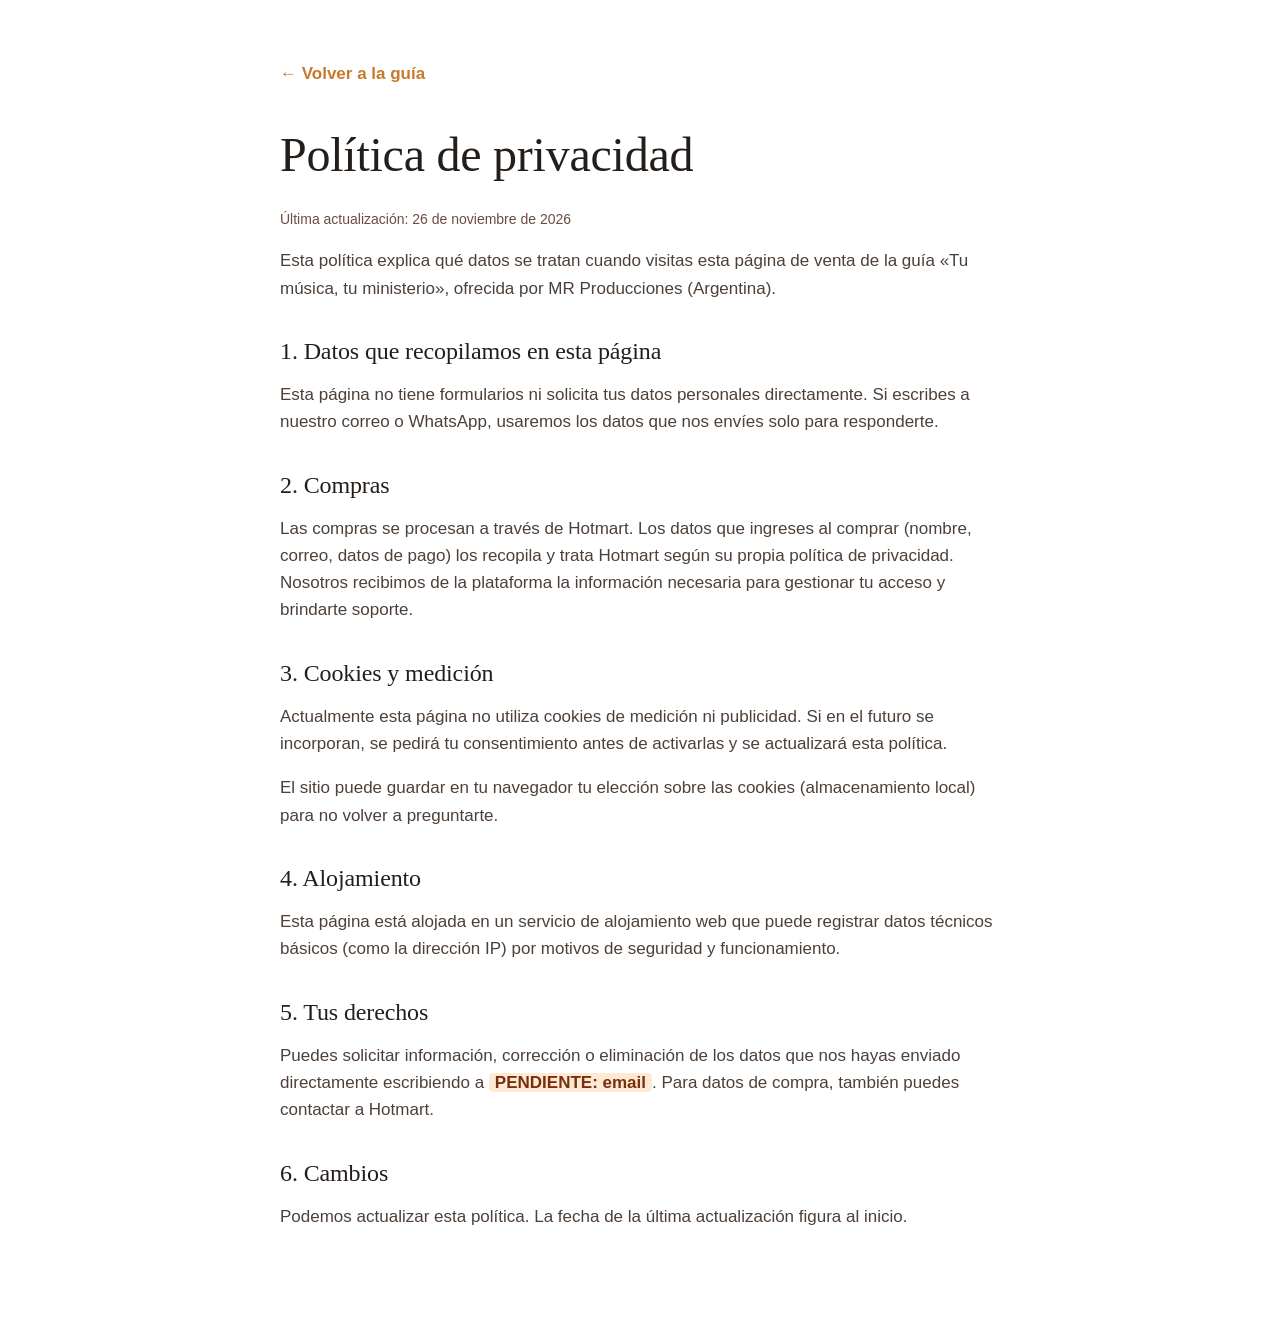
==== privacidad.html @ f60f5663 "Landing Tu música, tu ministerio v1" ====
<!doctype html>
<html lang="es"><head>
<meta charset="utf-8"><meta name="viewport" content="width=device-width, initial-scale=1">
<title>Política de privacidad — Tu música, tu ministerio</title>
<meta name="robots" content="noindex, follow">
<link rel="icon" href="favicon.svg" type="image/svg+xml">
<link rel="stylesheet" href="estilos.css?v=1">
<script src="config.js?v=2"></script>
</head><body>
<main class="legal">
<a class="back" href="index.html">← Volver a la guía</a>
<h1>Política de privacidad</h1>
<p class="meta">Última actualización: <span data-c="fechaActualizacionLegal"></span></p>

<p>Esta política explica qué datos se tratan cuando visitas esta página de venta de la guía «Tu música, tu ministerio», ofrecida por <span data-c="titular"></span> (<span data-c="paisTitular"></span>).</p>

<h2>1. Datos que recopilamos en esta página</h2>
<p>Esta página no tiene formularios ni solicita tus datos personales directamente. Si escribes a nuestro correo o WhatsApp, usaremos los datos que nos envíes solo para responderte.</p>

<h2>2. Compras</h2>
<p>Las compras se procesan a través de Hotmart. Los datos que ingreses al comprar (nombre, correo, datos de pago) los recopila y trata Hotmart según su propia política de privacidad. Nosotros recibimos de la plataforma la información necesaria para gestionar tu acceso y brindarte soporte.</p>

<h2>3. Cookies y medición</h2>
<p data-solo-medicion>Con tu consentimiento, esta página puede usar herramientas de medición como el píxel de Meta y Microsoft Clarity, que utilizan cookies o tecnologías similares para medir visitas, entender cómo se usa la página y mejorar nuestros anuncios. Estas herramientas solo se activan si aceptas en el aviso de cookies, y puedes cambiar tu elección en cualquier momento desde «Preferencias de cookies» al pie de la página principal. Esos proveedores tratan los datos según sus propias políticas.</p>
<p data-sin-medicion>Actualmente esta página no utiliza cookies de medición ni publicidad. Si en el futuro se incorporan, se pedirá tu consentimiento antes de activarlas y se actualizará esta política.</p>
<p>El sitio puede guardar en tu navegador tu elección sobre las cookies (almacenamiento local) para no volver a preguntarte.</p>

<h2>4. Alojamiento</h2>
<p>Esta página está alojada en un servicio de alojamiento web que puede registrar datos técnicos básicos (como la dirección IP) por motivos de seguridad y funcionamiento.</p>

<h2>5. Tus derechos</h2>
<p>Puedes solicitar información, corrección o eliminación de los datos que nos hayas enviado directamente escribiendo a <span data-c="email"></span>. Para datos de compra, también puedes contactar a Hotmart.</p>

<h2>6. Cambios</h2>
<p>Podemos actualizar esta política. La fecha de la última actualización figura al inicio.</p>
</main>
<script src="legal.js?v=1"></script>
</body></html>
---- estilos.css ----
/* Tu música, tu ministerio — landing (mobile-first) */
:root{
  --carbon:#121212; --noche:#141110; --grafito:#3A3A3A; --espresso:#4E342E; --cacao:#6D4C41;
  --ambar:#C87A2A; --dorado:#D89C3D; --arena:#B89A7A; --crema:#F2E6D8;
  --tinta:#241e1a; --papel:#FBF7F1; --linea:#E5D9C9;
  --serif:Baskerville,"Baskerville Old Face","Hoefler Text",Georgia,"Times New Roman",serif;
  --sans:"Avenir Next",Avenir,"Segoe UI",Roboto,"Helvetica Neue",Arial,sans-serif;
  --r:14px;
}
*{box-sizing:border-box}
html{scroll-behavior:smooth;-webkit-text-size-adjust:100%}
@media (prefers-reduced-motion:reduce){html{scroll-behavior:auto}*{transition:none!important;animation:none!important}}
body{margin:0;font:400 17px/1.6 var(--sans);color:var(--tinta);background:#fff;-webkit-font-smoothing:antialiased}
img{max-width:100%;height:auto;display:block}
a{color:inherit}
.wrap{width:min(1120px,100% - 40px);margin-inline:auto}
.sr{position:absolute;width:1px;height:1px;overflow:hidden;clip:rect(0 0 0 0)}
.skip{position:absolute;left:-999px;top:8px;background:#fff;padding:8px 12px;z-index:100}
.skip:focus{left:8px}
:focus-visible{outline:2px solid var(--dorado);outline-offset:3px;border-radius:4px}

.kicker{font:600 12px/1.3 var(--sans);letter-spacing:.28em;text-transform:uppercase;color:var(--ambar);margin:0 0 14px}
h1,h2,h3{font-family:var(--serif);font-weight:400;margin:0;letter-spacing:-.005em}
h2{font-size:clamp(30px,5.4vw,46px);line-height:1.1}
h3{font-size:22px;line-height:1.2}

/* botones */
.btn{display:inline-flex;align-items:center;justify-content:center;gap:10px;font:700 14px/1 var(--sans);letter-spacing:.12em;text-transform:uppercase;text-decoration:none;
  color:var(--carbon);background:linear-gradient(180deg,#DFA54A,#C87A2A);border:0;border-radius:999px;padding:16px 26px;cursor:pointer;
  box-shadow:0 10px 24px -10px rgba(200,122,42,.7),inset 0 1px 0 rgba(255,255,255,.35);transition:transform .15s ease,box-shadow .15s ease,filter .15s}
.btn:hover{transform:translateY(-1px);filter:brightness(1.05);box-shadow:0 14px 28px -10px rgba(200,122,42,.8),inset 0 1px 0 rgba(255,255,255,.35)}
.btn:active{transform:translateY(0)}
.btn::after{content:"→";font-size:16px;letter-spacing:0;transition:transform .15s}
.btn:hover::after{transform:translateX(3px)}
.btn-sm{padding:11px 18px;font-size:12px}
.btn-sm::after{display:none}
.btn-lg{padding:19px 30px;font-size:15px}
.btn-full{width:100%}
.btn-ghost{background:transparent;color:var(--crema);box-shadow:inset 0 0 0 1px rgba(242,230,216,.4)}
.linklike{background:none;border:0;padding:0;font:inherit;color:inherit;text-decoration:underline;cursor:pointer}

/* aviso de configuración */
.dev-aviso{background:#7a2e10;color:#fff;font:600 13px/1.4 var(--sans);padding:10px 20px;text-align:center}
.dev-aviso code{background:rgba(255,255,255,.15);padding:1px 6px;border-radius:4px}

/* navegación */
.nav{position:sticky;top:0;z-index:50;background:rgba(20,17,16,.86);backdrop-filter:saturate(1.3) blur(12px);-webkit-backdrop-filter:saturate(1.3) blur(12px);border-bottom:1px solid rgba(242,230,216,.08);color:var(--crema)}
.nav-in{display:flex;align-items:center;justify-content:space-between;height:66px}
.logo{display:flex;align-items:center;gap:11px;text-decoration:none}
.logo svg{width:30px;height:30px;flex:none}
.logo span{display:flex;flex-direction:column;line-height:1.15}
.logo b{font:400 17px var(--serif)}
.logo small{font:600 9.5px var(--sans);letter-spacing:.26em;text-transform:uppercase;color:var(--arena)}
.menu-btn{position:relative;width:44px;height:44px;border:0;background:none;padding:0;cursor:pointer}
.menu-btn span:not(.sr){position:absolute;left:11px;right:11px;height:1.5px;background:var(--crema);transition:transform .2s,top .2s}
.menu-btn span:nth-child(1){top:18px}
.menu-btn span:nth-child(2){top:25px}
.menu-btn[aria-expanded="true"] span:nth-child(1){top:21.5px;transform:rotate(45deg)}
.menu-btn[aria-expanded="true"] span:nth-child(2){top:21.5px;transform:rotate(-45deg)}
.menu{position:absolute;top:100%;left:0;right:0;max-height:calc(100vh - 66px);overflow:auto;background:var(--noche);padding:12px 20px 24px;display:none;flex-direction:column;gap:4px;border-bottom:1px solid rgba(242,230,216,.1)}
.menu.open{display:flex}
.menu a:not(.btn){text-decoration:none;padding:13px 0;font-size:17px;border-bottom:1px solid rgba(242,230,216,.08)}
.menu .btn{margin-top:14px}
@media (min-width:900px){
  .menu-btn{display:none}
  .menu{position:static;display:flex;flex-direction:row;align-items:center;gap:26px;padding:0;background:none;border:0}
  .menu a:not(.btn){padding:0;border:0;font-size:14.5px;color:#e2d4c3}
  .menu a:not(.btn):hover{color:#fff}
  .menu .btn{margin:0}
}

/* hero */
.hero{background:var(--noche);color:var(--crema);overflow:hidden;position:relative}
.hero::before{content:"";position:absolute;width:900px;height:900px;left:-420px;top:-380px;border-radius:50%;
  background:repeating-radial-gradient(circle,rgba(200,122,42,.10) 0 1px,transparent 1px 22px);mask-image:radial-gradient(closest-side,#000,transparent);-webkit-mask-image:radial-gradient(closest-side,#000,transparent);pointer-events:none}
.hero-grid{display:grid;gap:12px;padding:46px 0 40px;position:relative}
.hero h1{font-size:clamp(48px,11vw,92px);line-height:.95;color:var(--crema)}
.hero h1 em{display:block;color:var(--dorado);font-style:italic}
.hero-sub{font:400 clamp(19px,2.6vw,23px)/1.35 var(--sans);color:#e9dccb;margin:20px 0 0}
.hero-lead{font-size:17.5px;color:#cdbca9;max-width:520px;margin:16px 0 0;padding-left:16px;border-left:1.5px solid var(--ambar)}
.hero-cta{margin-top:28px;display:flex;flex-direction:column;align-items:flex-start;gap:12px}
.hero-price{margin:0;font-size:14px;color:var(--arena);letter-spacing:.02em}
.hero-price span{color:var(--crema);font-weight:600}
.hero-facts{list-style:none;padding:0;margin:30px 0 0;display:flex;gap:26px;border-top:1px solid rgba(242,230,216,.12);padding-top:20px}
.hero-facts li{font-size:13px;color:var(--arena);line-height:1.2}
.hero-facts b{display:block;font:400 32px/1 var(--serif);color:var(--crema);margin-bottom:4px}
.hero-img{margin:6px -20px 0}
.hero-img img{width:100%}
@media (min-width:960px){
  .hero-grid{grid-template-columns:1fr 1.1fr;align-items:center;gap:10px;padding:70px 0 72px}
  .hero-img{margin:0 -60px 0 -20px}
}

/* secciones */
.sec{padding:76px 0}
@media (min-width:900px){.sec{padding:110px 0}}
.claro{background:#fff}
.crema{background:var(--papel)}
.oscuro{background:var(--carbon);color:var(--crema)}
.oscuro .kicker{color:var(--dorado)}
.sec-head{max-width:760px;margin-bottom:44px}

/* problemas */
.probs{list-style:none;margin:0;padding:0;display:grid;gap:0;border-top:1px solid var(--linea)}
.probs li{display:grid;grid-template-columns:52px 1fr;gap:6px;padding:22px 0;border-bottom:1px solid var(--linea)}
.probs span{font:400 26px/1 var(--serif);color:var(--ambar)}
.probs p{margin:0;color:#5a4b40}
.probs b{display:block;color:var(--carbon);font-weight:600;font-size:18px;margin-bottom:4px}
@media (min-width:800px){.probs{grid-template-columns:1fr 1fr;column-gap:56px}.probs li:nth-child(2){border-top:0}}

/* solución */
.sol-grid{display:grid;gap:28px}
.sol-txt p{color:#d9cab8;margin:0 0 16px;font-size:17.5px}
.sol-txt em{color:var(--crema)}
.tick{list-style:none;padding:0;margin:22px 0 0}
.tick li{position:relative;padding-left:30px;margin:0 0 12px}
.tick li::before{content:"";position:absolute;left:0;top:.52em;width:16px;height:9px;border-left:2px solid var(--ambar);border-bottom:2px solid var(--ambar);transform:rotate(-45deg) translateY(-4px)}
@media (min-width:900px){.sol-grid{grid-template-columns:1fr 1.1fr;gap:80px}}

/* módulos */
.mods{display:grid;gap:14px}
.mod{position:relative;padding:26px 24px 24px;border:1px solid var(--linea);border-radius:var(--r);background:#fff;transition:border-color .2s,transform .2s}
.mod:hover{border-color:var(--arena);transform:translateY(-2px)}
.mod .n{display:block;font:400 40px/1 var(--serif);color:var(--dorado);margin-bottom:16px}
.mod h3{font-size:23px;color:var(--carbon);margin-bottom:8px}
.mod p{margin:0;font-size:15.5px;color:#625247}
@media (min-width:640px){.mods{grid-template-columns:1fr 1fr}}
@media (min-width:1000px){.mods{grid-template-columns:repeat(3,1fr)}.mod:nth-child(1){grid-column:span 2;background:var(--carbon);color:var(--crema);border-color:var(--carbon)}.mod:nth-child(1) h3{color:var(--crema)}.mod:nth-child(1) p{color:#cdbca9}.mod:nth-child(10){grid-column:span 2}}

/* recursos */
.rec-grid{display:grid;gap:36px}
.rec-head p:not(.kicker){color:#625247;margin:18px 0 0}
.rec-cover{width:200px;margin-top:30px;border-radius:4px;box-shadow:0 30px 50px -24px rgba(36,30,26,.55);transform:rotate(-3deg)}
.recs{list-style:none;margin:0;padding:0;counter-reset:r}
.recs li{display:flex;align-items:baseline;gap:18px;padding:16px 4px;border-bottom:1px solid var(--linea);font-size:18px;color:var(--carbon)}
.recs span{font:600 12px var(--sans);letter-spacing:.14em;color:var(--ambar);flex:none;width:24px}
@media (min-width:900px){.rec-grid{grid-template-columns:.9fr 1.1fr;gap:80px;align-items:start}.rec-cover{width:240px}}

/* para quién */
.who{list-style:none;margin:0;padding:0;display:grid;gap:14px}
.who li{padding:24px;border-radius:var(--r);background:var(--papel);border:1px solid #efe4d6}
.who h3{font-size:22px;color:var(--carbon);margin-bottom:6px}
.who p{margin:0;color:#625247;font-size:15.5px}
@media (min-width:640px){.who{grid-template-columns:1fr 1fr}}
@media (min-width:1000px){.who{grid-template-columns:repeat(3,1fr)}}

/* sobre */
.sobre-grid{display:grid;gap:24px}
.sobre-txt p{color:#d9cab8;margin:0 0 16px}
.sobre-links{display:flex;gap:22px;flex-wrap:wrap}
.sobre-links a{color:var(--dorado);text-underline-offset:4px}
@media (min-width:900px){.sobre-grid{grid-template-columns:1fr 1.4fr;gap:80px}}

/* precio */
.precio-card{display:grid;border-radius:22px;overflow:hidden;border:1px solid var(--linea);box-shadow:0 40px 80px -50px rgba(36,30,26,.45)}
.pc-izq{padding:34px 26px;background:#fff}
.pc-izq h2{font-size:clamp(30px,4.6vw,40px)}
.pc-sub{margin:8px 0 0;color:var(--cacao)}
.pc-der{padding:34px 26px;background:var(--carbon);color:var(--crema);display:flex;flex-direction:column;justify-content:center;position:relative;overflow:hidden}
.pc-der::before{content:"";position:absolute;width:520px;height:520px;right:-260px;top:-260px;border-radius:50%;background:repeating-radial-gradient(circle,rgba(200,122,42,.14) 0 1px,transparent 1px 20px);pointer-events:none}
.pc-precio{margin:0;display:flex;align-items:flex-start;gap:8px;line-height:1}
.pc-precio .cur{font:600 15px var(--sans);letter-spacing:.14em;color:var(--arena);margin-top:14px}
.pc-precio .num{font:400 96px/1 var(--serif);color:var(--crema)}
.pc-reg{margin:0 0 6px;color:var(--arena);font-size:14px}
.pc-reg s{color:#a99682}
.oferta{margin:0 0 16px;font:600 12px/1.4 var(--sans);letter-spacing:.08em;text-transform:uppercase;color:var(--dorado)}
.pc-nota{margin:10px 0 24px;color:var(--arena);font-size:14px}
.pc-seg{margin:14px 0 0;font-size:13px;color:#a99682;text-align:center}
@media (min-width:860px){.precio-card{grid-template-columns:1.25fr 1fr}.pc-izq,.pc-der{padding:52px 48px}}

/* faq */
.faq-grid{display:grid;gap:26px}
.faq details{border-bottom:1px solid var(--linea);padding:4px 0}
.faq summary{cursor:pointer;list-style:none;display:flex;justify-content:space-between;align-items:center;gap:16px;padding:18px 0;font:600 18px/1.35 var(--sans);color:var(--carbon)}
.faq summary::-webkit-details-marker{display:none}
.faq summary::after{content:"+";font:300 28px/1 var(--sans);color:var(--ambar);transition:transform .2s;flex:none}
.faq details[open] summary::after{transform:rotate(45deg)}
.faq details p{margin:0 0 20px;color:#5a4b40;max-width:680px}
@media (min-width:900px){.faq-grid{grid-template-columns:1fr 1.6fr;gap:80px}}

/* cta final */
.final{background:radial-gradient(90% 120% at 50% 0%,#3b2a21 0%,#1b1512 60%,#121212 100%);color:var(--crema);text-align:center;padding:96px 0}
.final-in{display:flex;flex-direction:column;align-items:center;gap:26px}
.final h2{max-width:760px;font-size:clamp(32px,6vw,56px)}
.final p{margin:0;color:var(--arena);font-size:14px}

/* footer */
.foot{background:var(--carbon);color:#b8a690;border-top:1px solid rgba(242,230,216,.08);padding:40px 0 110px;font-size:14px}
@media (min-width:900px){.foot{padding-bottom:40px}}
.foot-in{display:grid;gap:18px}
.foot-brand{display:flex;flex-direction:column}
.foot-brand b{font:400 20px var(--serif);color:var(--crema)}
.foot-links{display:flex;flex-wrap:wrap;gap:12px 22px}
.foot-links a,.foot-links .linklike{color:#d8c8b4;text-underline-offset:3px}
.foot-legal{margin:0;font-size:12.5px;color:#8f7d6a;max-width:760px}

/* barra fija en celular */
.sticky-cta{position:fixed;left:0;right:0;bottom:0;z-index:40;display:flex;align-items:center;justify-content:space-between;gap:12px;padding:12px 16px calc(12px + env(safe-area-inset-bottom));
  background:rgba(18,18,18,.94);backdrop-filter:blur(10px);-webkit-backdrop-filter:blur(10px);color:#d8c8b4;font-size:13.5px;border-top:1px solid rgba(242,230,216,.1);transform:translateY(110%);transition:transform .25s ease}
.sticky-cta b{color:var(--crema)}
.sticky-cta.show{transform:none}
@media (min-width:900px){.sticky-cta{display:none}}

/* cookies */
.cookies{position:fixed;left:12px;right:12px;bottom:12px;z-index:60;background:var(--noche);color:#e2d4c3;border:1px solid rgba(242,230,216,.15);border-radius:16px;padding:18px;display:grid;gap:14px;font-size:14px;box-shadow:0 20px 50px rgba(0,0,0,.4);max-width:560px}
.cookies[hidden]{display:none}
.cookies p{margin:0}
.cookies a{color:var(--dorado)}
.cookies div{display:flex;gap:10px;justify-content:flex-end}
@media (min-width:700px){.cookies{left:24px;bottom:24px}}

/* páginas legales */
.legal{max-width:760px;margin:0 auto;padding:60px 20px 90px}
.legal h1{font-size:clamp(34px,6vw,48px);margin-bottom:8px}
.legal h2{font-size:24px;margin:36px 0 10px}
.legal p,.legal li{color:#4d4038}
.legal .meta{color:var(--cacao);font-size:14px}
.legal .back{display:inline-block;margin-bottom:30px;color:var(--ambar);text-decoration:none;font-weight:600}
.pend{background:#fde9d4;color:#7a2e10;padding:0 6px;border-radius:4px;font-weight:600}
@media (max-width:520px){
  .btn-lg{padding:18px 22px;font-size:13.5px;letter-spacing:.08em}
  .hero-cta{align-items:stretch}
  .hero-cta .btn{width:100%}
  .hero-price{text-align:center}
  .final .btn{width:100%}
}
section[id]{scroll-margin-top:70px}
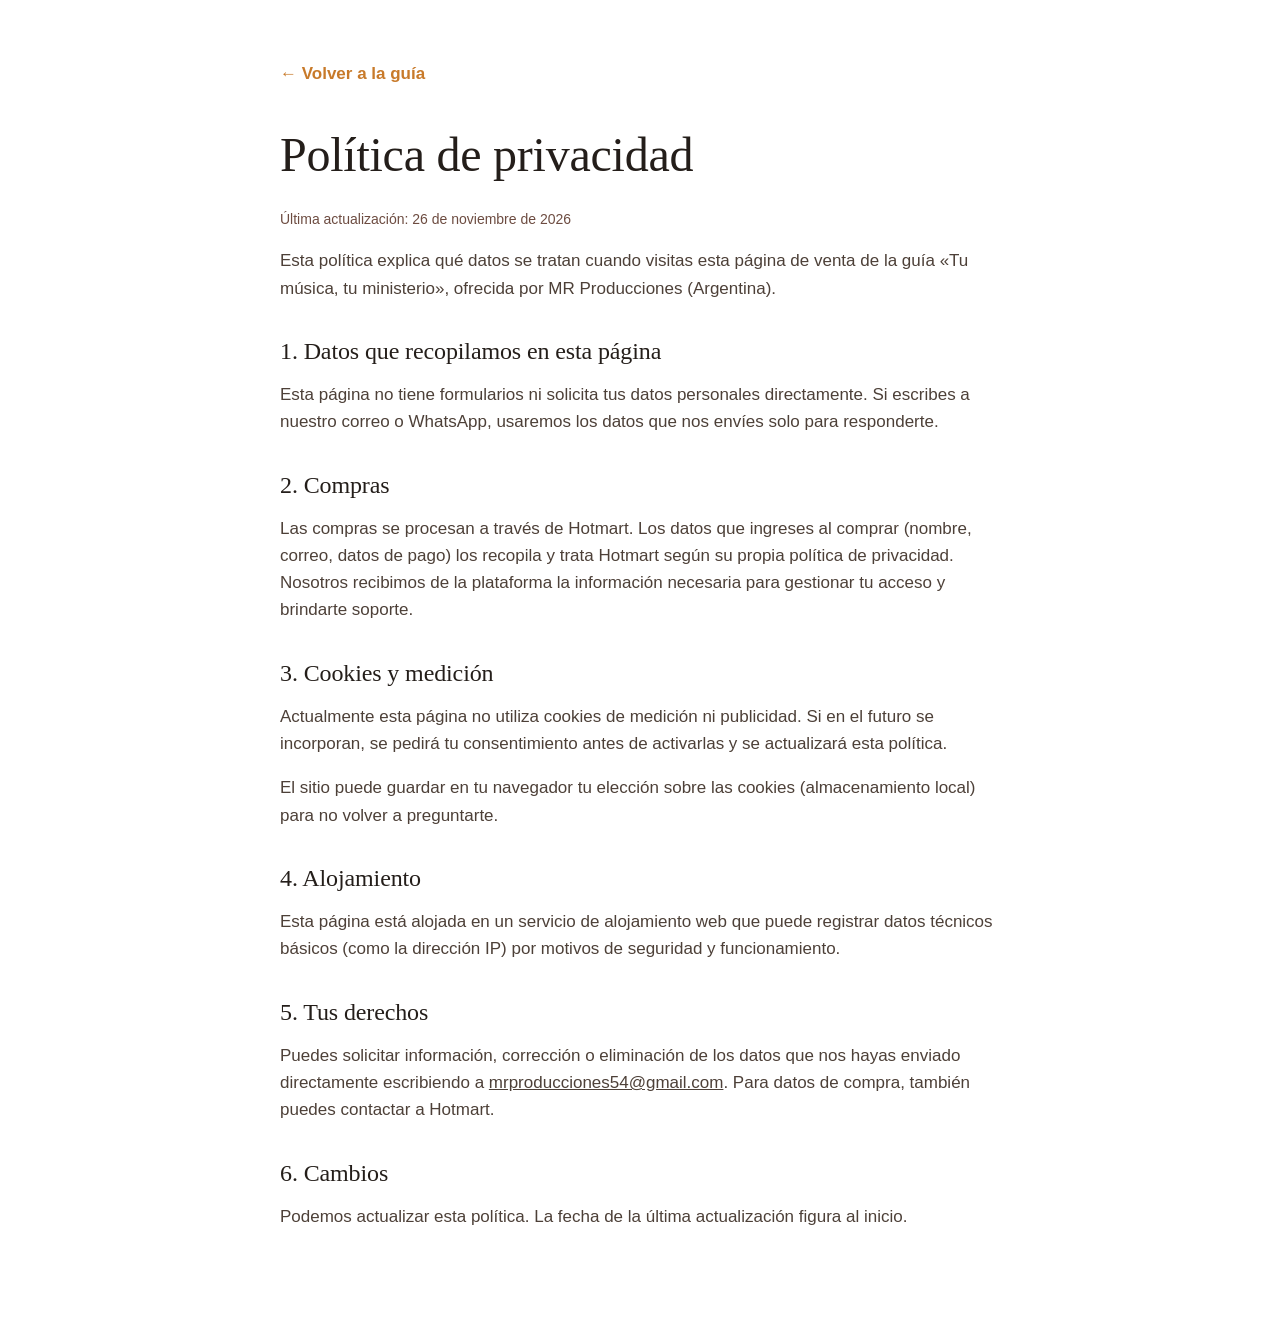
==== commit b22f847b: "Mail de contacto en privacidad y términos" ====
--- a/privacidad.html
+++ b/privacidad.html
@@ -5,7 +5,7 @@
 <meta name="robots" content="noindex, follow">
 <link rel="icon" href="favicon.svg" type="image/svg+xml">
 <link rel="stylesheet" href="estilos.css?v=1">
-<script src="config.js?v=2"></script>
+<script src="config.js?v=4"></script>
 </head><body>
 <main class="legal">
 <a class="back" href="index.html">← Volver a la guía</a>
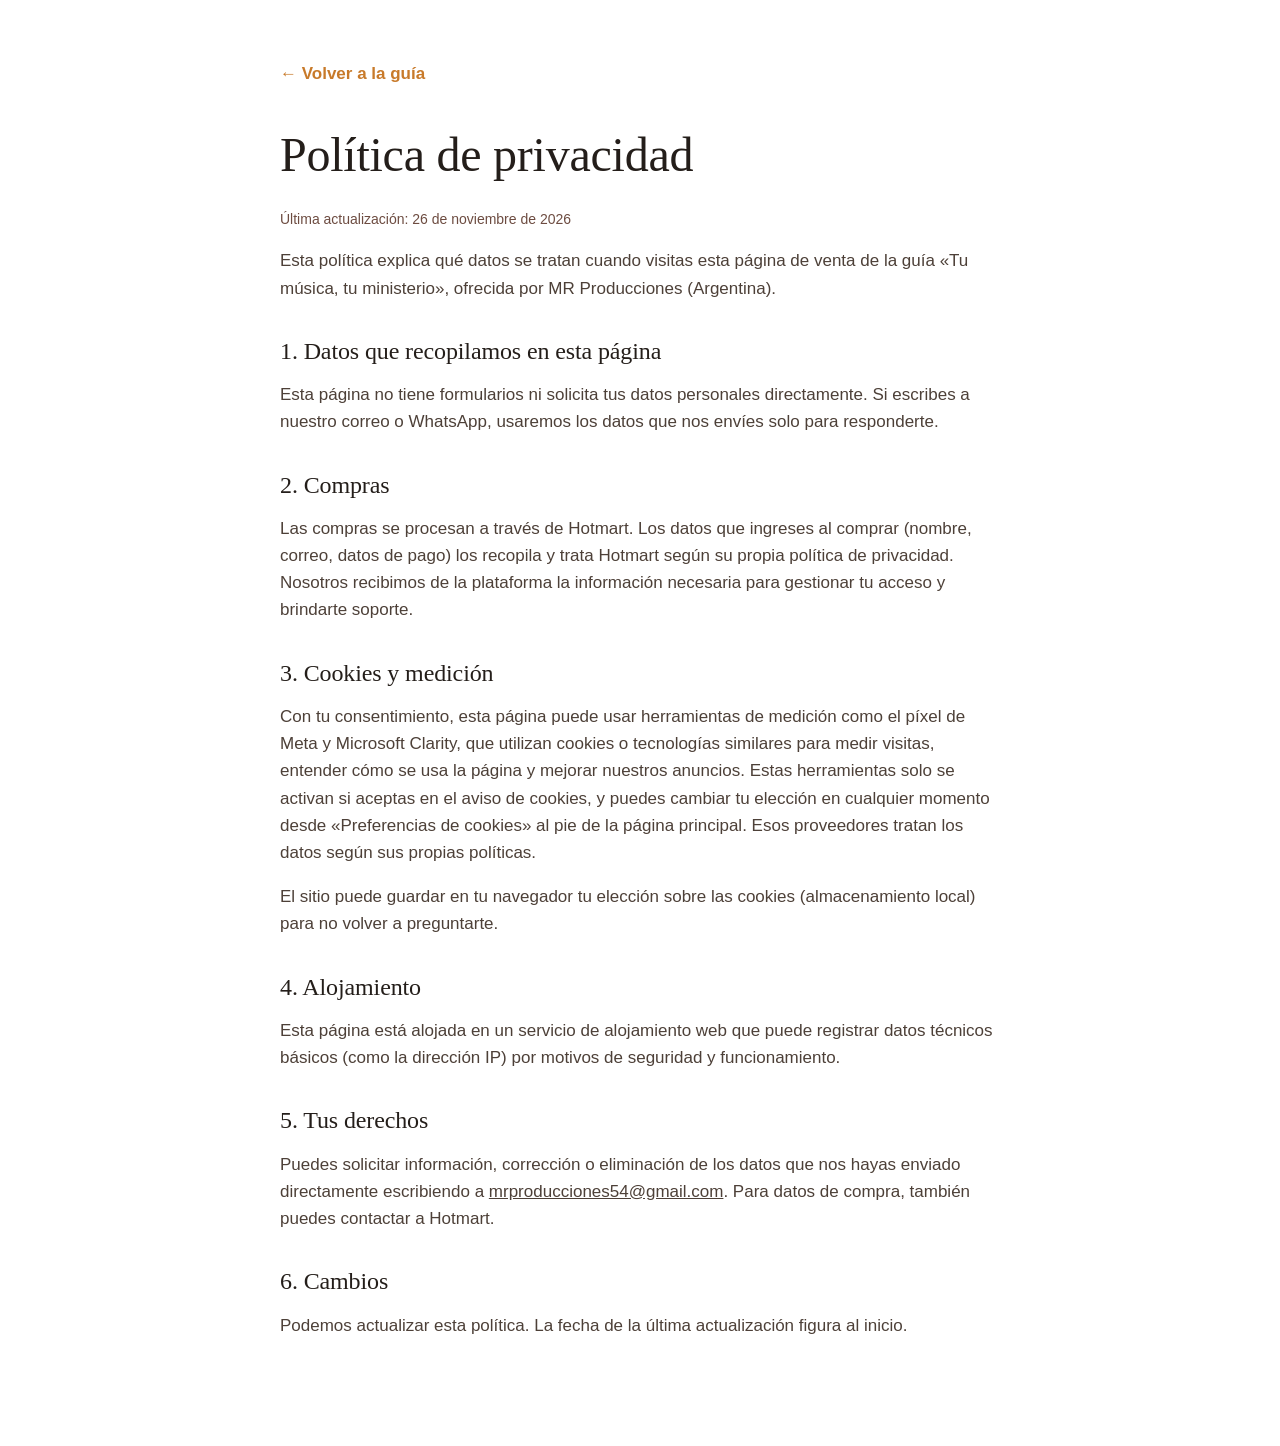
==== commit 6b64b5e2: "Clarity y garantia de 7 dias" ====
--- a/privacidad.html
+++ b/privacidad.html
@@ -5,7 +5,7 @@
 <meta name="robots" content="noindex, follow">
 <link rel="icon" href="favicon.svg" type="image/svg+xml">
 <link rel="stylesheet" href="estilos.css?v=1">
-<script src="config.js?v=4"></script>
+<script src="config.js?v=5"></script>
 </head><body>
 <main class="legal">
 <a class="back" href="index.html">← Volver a la guía</a>
--- a/estilos.css
+++ b/estilos.css
@@ -225,3 +225,92 @@
   .final .btn{width:100%}
 }
 section[id]{scroll-margin-top:70px}
+
+/* ===== v2 — estructura de conversión (2026-11-27) ===== */
+.sec-lead{margin:16px 0 0;font-size:18px;color:#5b4f46;max-width:640px}
+.oscuro .sec-lead{color:#cdbca9}
+.sec-head.centro{margin-inline:auto;text-align:center}
+.puente{margin:36px 0 0;font:400 22px/1.35 var(--serif);color:var(--espresso)}
+.h3-grande{font-size:clamp(26px,4vw,34px);margin-bottom:14px}
+
+/* lo que cambia */
+.cambio{display:grid;gap:18px}
+@media (min-width:800px){.cambio{grid-template-columns:1fr 1fr;gap:24px}}
+.cambio-col{border-radius:var(--r);padding:28px 26px}
+.cambio-col h3{margin-bottom:14px}
+.cambio-col ul{list-style:none;margin:0;padding:0}
+.cambio-col li{padding:10px 0 10px 30px;position:relative;border-top:1px solid rgba(0,0,0,.07)}
+.cambio-col li:first-child{border-top:0}
+.antes{background:#fff;border:1px solid var(--linea);color:#6a5d53}
+.antes li::before{content:"✕";position:absolute;left:4px;color:#b0a090}
+.despues{background:var(--carbon);color:var(--crema)}
+.despues li{border-color:rgba(242,230,216,.1)}
+.despues li::before{content:"✓";position:absolute;left:4px;color:var(--dorado);font-weight:700}
+.aclara{margin:24px 0 0;font-size:15px;color:#6a5d53}
+
+/* método */
+.etapas{list-style:none;margin:0;padding:0;display:grid;gap:16px}
+@media (min-width:700px){.etapas{grid-template-columns:1fr 1fr}}
+@media (min-width:1040px){.etapas{grid-template-columns:repeat(4,1fr)}}
+.etapas li{border:1px solid rgba(242,230,216,.14);border-radius:var(--r);padding:26px 22px;background:rgba(255,255,255,.02)}
+.et-n{display:inline-grid;place-items:center;width:38px;height:38px;border-radius:50%;background:linear-gradient(180deg,#DFA54A,#C87A2A);color:var(--carbon);font:700 16px var(--sans);margin-bottom:16px}
+.etapas h3{color:var(--crema);margin-bottom:8px}
+.etapas p{margin:0 0 14px;color:#cdbca9;font-size:16px}
+.etapas small{font:600 11px var(--sans);letter-spacing:.2em;text-transform:uppercase;color:var(--arena)}
+
+/* demostración */
+.demo{display:flex;gap:18px;overflow-x:auto;scroll-snap-type:x mandatory;padding:4px 4px 18px;margin-inline:-4px}
+.demo figure{flex:0 0 72%;max-width:300px;margin:0;scroll-snap-align:start}
+@media (min-width:900px){.demo figure{flex-basis:23%}}
+.demo img{border-radius:8px;border:1px solid var(--linea);box-shadow:0 18px 36px -22px rgba(36,30,26,.45);background:#fff}
+.demo figcaption{font-size:14px;color:#6a5d53;margin-top:10px}
+
+/* cómo funciona */
+.pasos{list-style:none;margin:0;padding:0;display:grid;gap:16px}
+@media (min-width:800px){.pasos{grid-template-columns:repeat(3,1fr);gap:22px}}
+.pasos li{background:#fff;border:1px solid var(--linea);border-radius:var(--r);padding:26px 24px}
+.pasos span{font:400 44px/1 var(--serif);color:var(--ambar);display:block;margin-bottom:10px}
+.pasos h3{margin-bottom:8px}
+.pasos p{margin:0;color:#5b4f46;font-size:16px}
+.cta-mid{text-align:center;margin-top:44px}
+.cta-mid p{margin:12px 0 0;font-size:14px;color:#6a5d53}
+
+/* lo que recibes */
+.rec-in{margin-top:64px}
+.destacados{margin-top:26px;border-left:3px solid var(--ambar);padding:4px 0 4px 20px}
+.destacados ul{list-style:none;margin:0;padding:0}
+.destacados li{margin:0 0 12px;font-size:16px}
+
+/* para quién no */
+.no-es{margin-top:36px;background:#fff;border:1px dashed var(--arena);border-radius:var(--r);padding:26px}
+.no-es h3{margin-bottom:10px}
+.no-es ul{margin:0;padding-left:20px;color:#5b4f46}
+.no-es li{margin:6px 0}
+
+/* anclaje */
+.ancla{list-style:none;margin:0 auto;padding:0;display:grid;gap:14px;max-width:980px}
+@media (min-width:800px){.ancla{grid-template-columns:repeat(3,1fr)}}
+.ancla li{background:var(--papel);border-radius:var(--r);padding:22px;font-size:16px;color:#5b4f46}
+.ancla b{display:block;font:400 21px/1.25 var(--serif);color:var(--tinta);margin-bottom:6px}
+.ancla-cierre{text-align:center;font:400 22px/1.35 var(--serif);margin:30px auto 44px;max-width:640px}
+
+/* garantía */
+.garantia{display:grid;gap:22px;align-items:center;max-width:860px}
+@media (min-width:700px){.garantia{grid-template-columns:110px 1fr;gap:36px}}
+.sello{width:90px;height:90px}
+.garantia h2{font-size:clamp(28px,4.4vw,38px);margin-bottom:12px}
+.garantia p:not(.kicker){margin:0;color:#5b4f46}
+
+/* aviso al salir */
+.salida{position:fixed;inset:0;z-index:90;background:rgba(18,18,18,.72);display:grid;place-items:center;padding:20px}
+.salida[hidden]{display:none}
+.salida-caja{position:relative;background:#fff;border-radius:18px;max-width:560px;width:100%;padding:34px 28px 28px;max-height:92vh;overflow:auto;box-shadow:0 30px 80px -20px rgba(0,0,0,.6)}
+.salida-caja h2{font-size:clamp(26px,5vw,34px);margin-bottom:18px}
+.salida-x{position:absolute;top:10px;right:12px;width:40px;height:40px;border:0;background:none;font-size:28px;line-height:1;cursor:pointer;color:#6a5d53}
+.salida-op{display:grid;gap:14px;margin-bottom:22px}
+@media (min-width:560px){.salida-op{grid-template-columns:1fr 1fr}}
+.salida-op>div{background:var(--papel);border-radius:12px;padding:16px}
+.salida-op h3{font-size:18px;margin-bottom:6px}
+.salida-op p{margin:0;font-size:15px;color:#5b4f46}
+.salida-links{margin-top:10px!important;display:flex;flex-wrap:wrap;gap:14px}
+.salida-links a{color:var(--ambar);font-weight:600}
